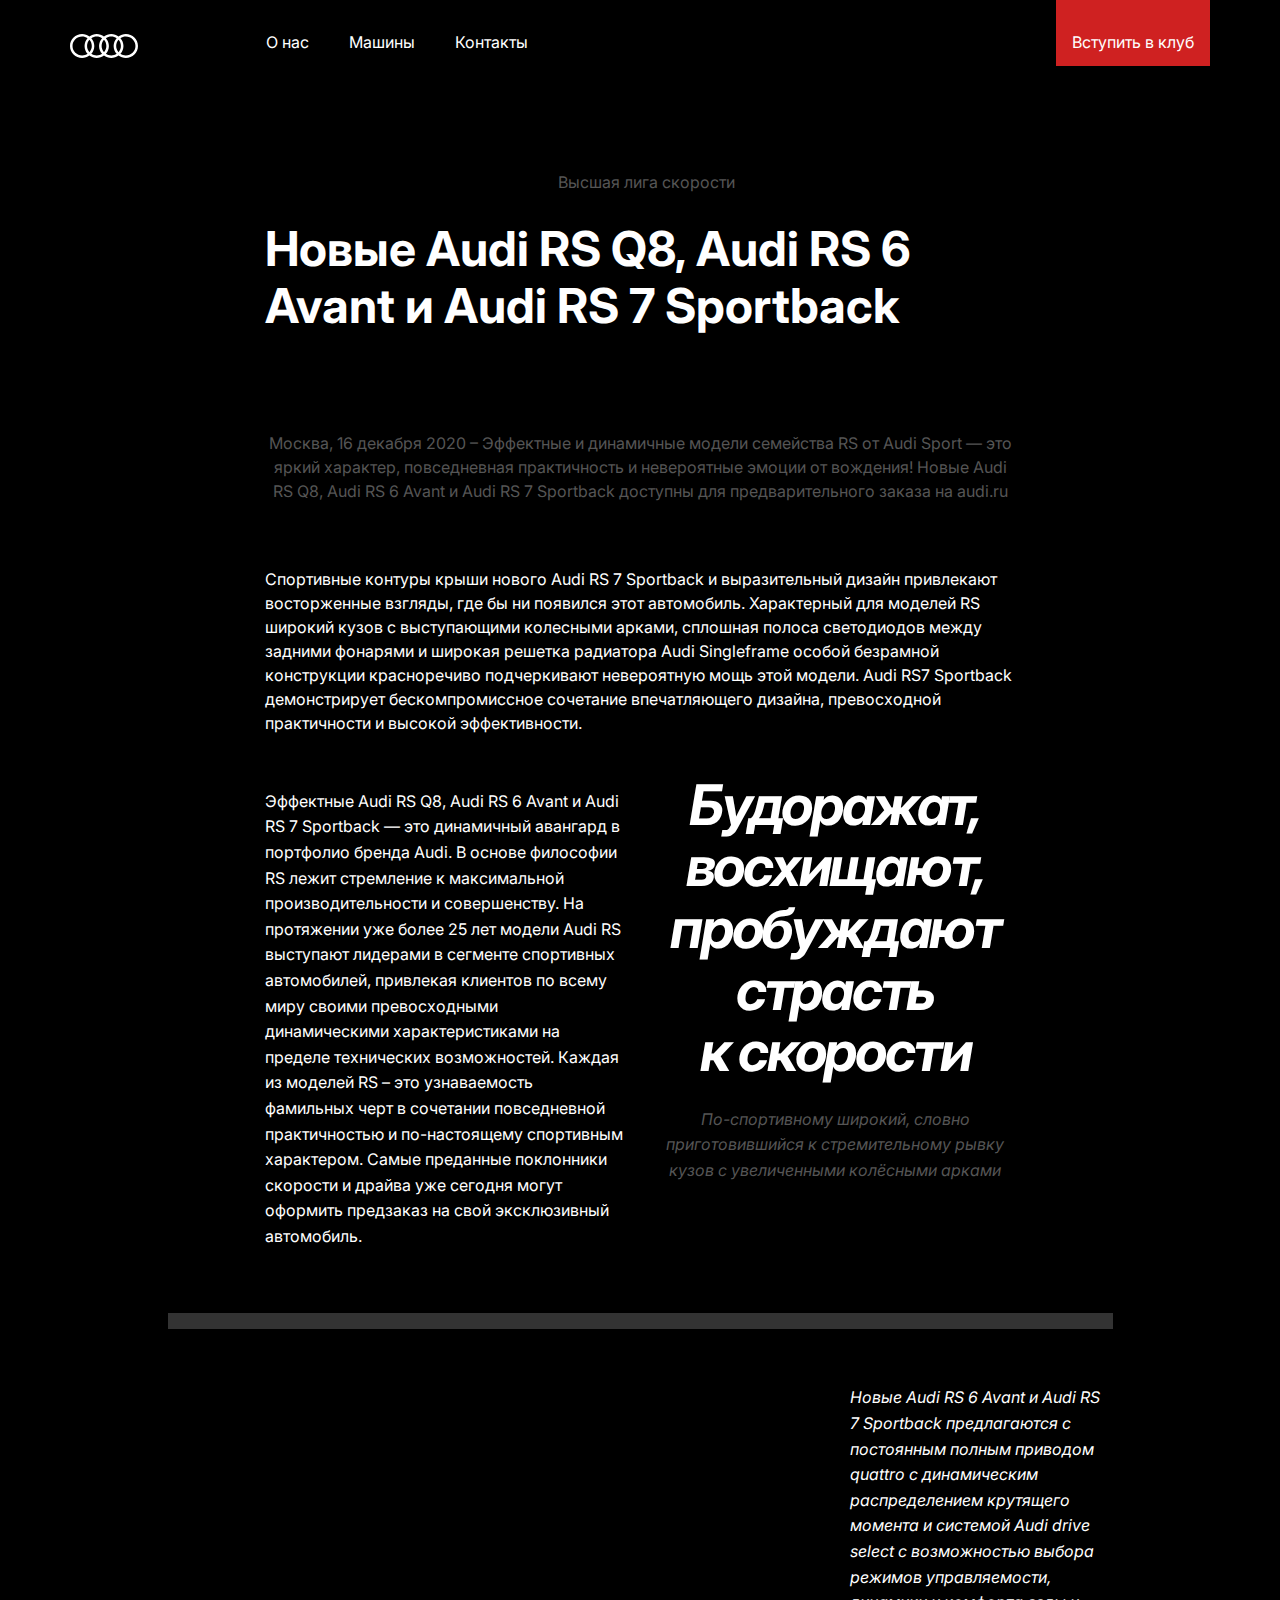
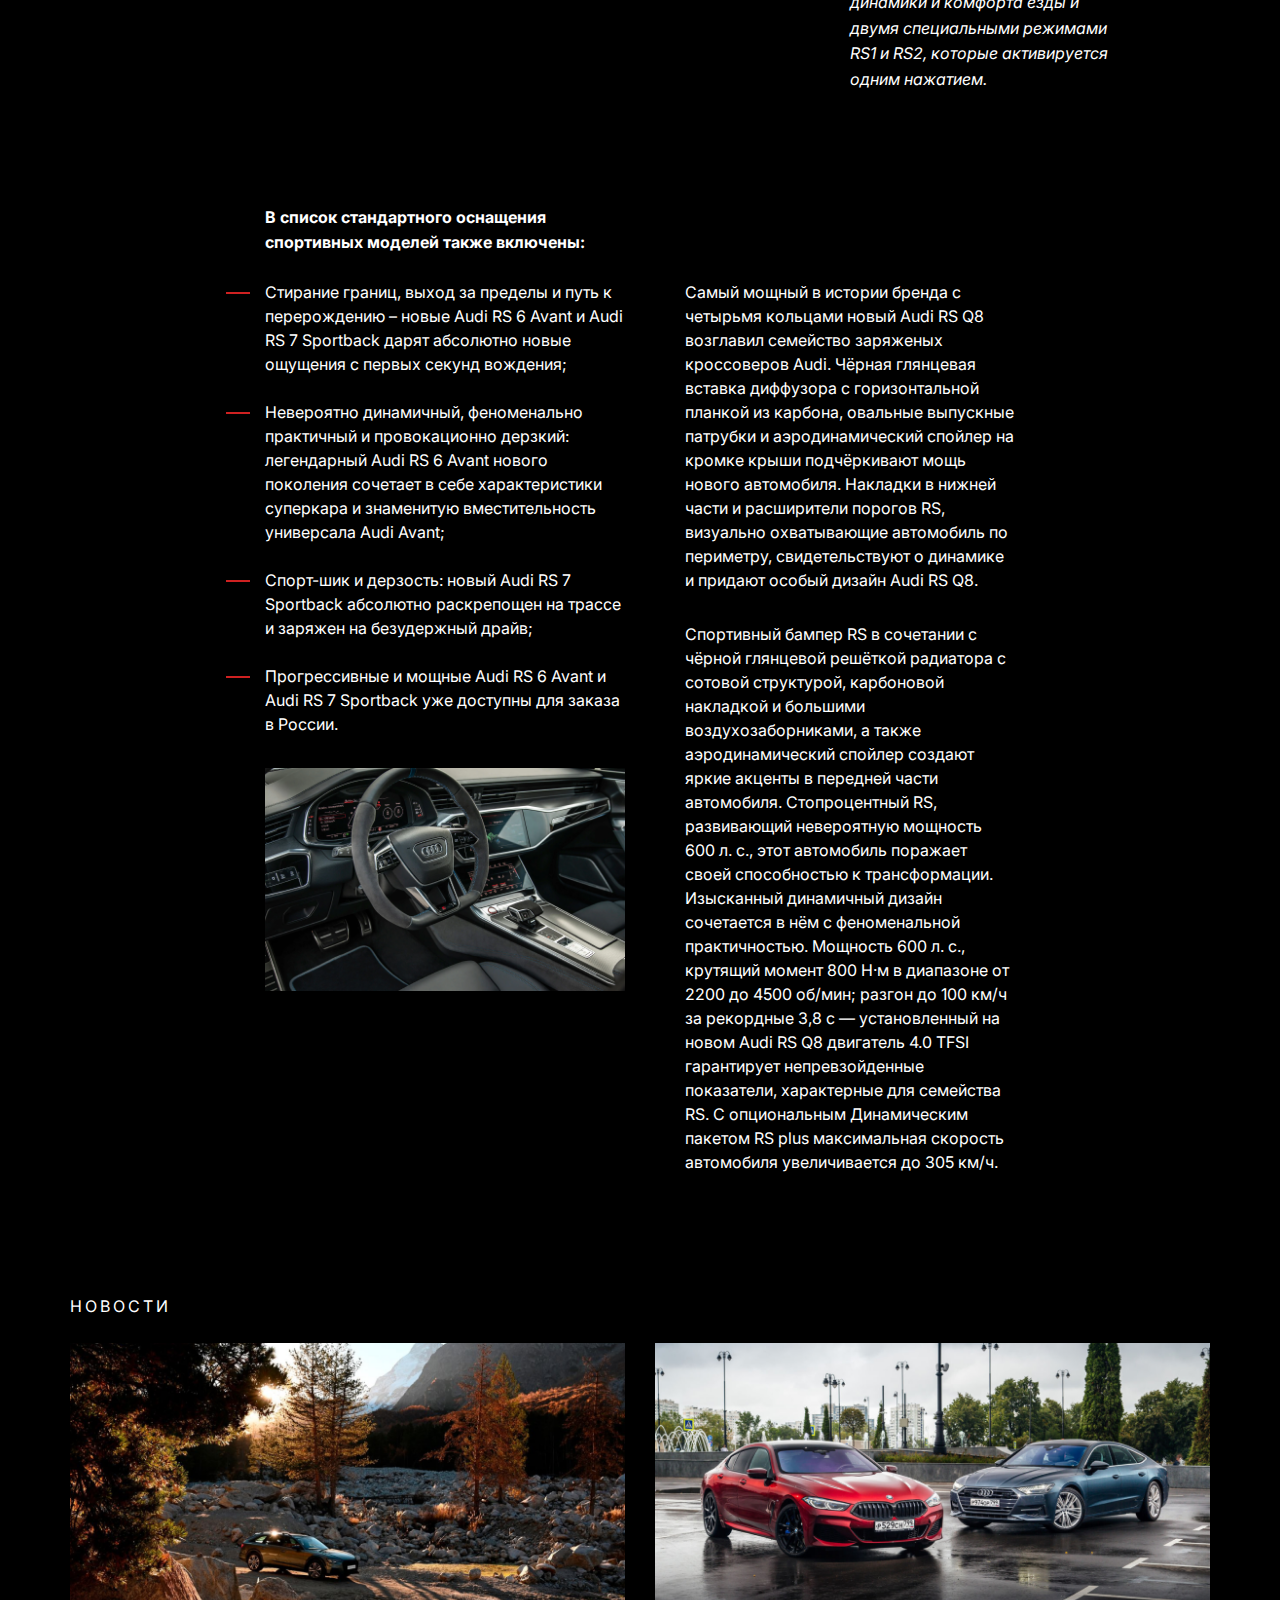
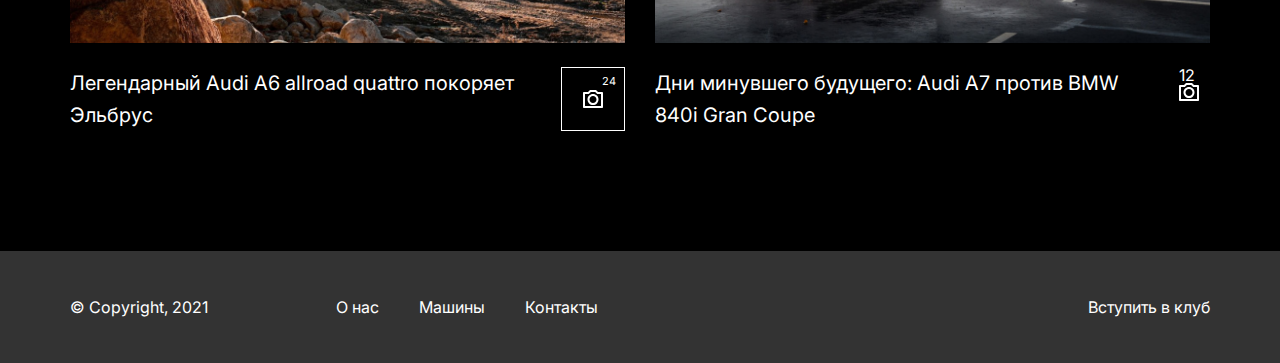
==== article.html @ b175df7d "first commit" ====
<!DOCTYPE html>
<html lang="en">
<head>
  <meta charset="UTF-8">
  <meta name="viewport" content="width=device-width, initial-scale=1.0">
  <title>Article</title>
  <link rel="preconnect" href="https://fonts.gstatic.com">
  <link href="https://fonts.googleapis.com/css2?family=Inter:wght@100;200;300;400;500;600;700;800;900&display=swap" rel="stylesheet">
  <link rel="stylesheet" href="css/bootstrap.css">
  <link rel="stylesheet" href="css/main.css">
</head>
<body>

  <header class="header">
    <div class="container">
       <div class="header-container">
          <div class="header-left">
            <div class="logo-container">
              <div class="logo">
                <img src="img/logo.svg" alt="">
              </div>
            </div>
            <nav class="nav">
              <div class="nav-link">
                <a href="">О нас</a>
              </div>
              <div class="nav-link">
                <a href="">Машины</a>
              </div>
              <div class="nav-link">
                <a href="">Контакты</a>
              </div>
            </nav>
          </div>
          <div class="header-right">
            <a href="" class="join"><span class="join-text">Вступить в клуб</span></a>
          </div>
       </div>
    </div>
  </header> 
  <div class="container">
    <section class="hero-section">
      <div class="row">
        <div class="col-md-2 col-md-offset-5">
          <p class="hero-small-text">Высшая лига скорости</p>
        </div>
      </div>
      <div class="row">
        <div class="col-md-8 col-md-offset-2">
          <h1 class="hero-title">Новые Audi RS Q8, Audi RS 6 Avant и Audi RS 7 Sportback</h1>
        </div>
      </div>
    </section>
  </div>
  <div class="container hero-img">
    <div class="row ">
      <div class="col-md-10 col-md-offset-1">
        <img src="img/Group10.png" alt="">
      </div>
    </div>
    <section class="news-section">
      <div class="row">
        <div class="col-md-8 col-md-offset-2">
          <p class="news-top-small">Москва, 16 декабря 2020 – Эффектные и динамичные модели семейства RS от Audi Sport — это яркий характер, повседневная практичность и невероятные эмоции от вождения! Новые Audi RS Q8, Audi RS 6 Avant и Audi RS 7 Sportback доступны для предварительного заказа на audi.ru</p>
        </div>
      </div>
      <div class="row">
        <div class="col-md-8 col-md-offset-2">
          <p class="news-top-center">Спортивные контуры крыши нового Audi RS 7 Sportback и выразительный дизайн привлекают восторженные взгляды, где бы ни появился этот автомобиль. Характерный для моделей RS широкий кузов с выступающими колесными арками, сплошная полоса светодиодов между задними фонарями и широкая решетка радиатора Audi Singleframe особой безрамной конструкции красноречиво подчеркивают невероятную мощь этой модели. Audi RS7 Sportback демонстрирует бескомпромиссное сочетание впечатляющего дизайна, превосходной практичности и высокой эффективности.</p>
        </div>
      </div>
      <div class="row">
        <div class="col-md-4 col-md-offset-2">
          <p>Эффектные Audi RS Q8, Audi RS 6 Avant и Audi RS 7 Sportback — это динамичный авангард в портфолио бренда Audi. В основе философии RS лежит стремление к максимальной производительности и совершенству. На протяжении уже более 25 лет модели Audi RS выступают лидерами в сегменте спортивных автомобилей, привлекая клиентов по всему миру своими превосходными динамическими характеристиками на пределе технических возможностей. Каждая из моделей RS – это узнаваемость фамильных черт в сочетании повседневной практичностью и по-настоящему спортивным характером. Самые преданные поклонники скорости и драйва уже сегодня могут оформить предзаказ на свой эксклюзивный автомобиль.</p>
        </div>
        <div class="col-md-4 news-top-right">
          <p class="news-top-right-main">Будоражат, восхищают, пробуждают страсть к&#160;скорости</p>

          <p class="news-top-right-secondary">По-спортивному широкий, словно приготовившийся к стремительному рывку кузов с увеличенными колёсными арками</p>
        </div>
      </div>
    </section>
    <div class="row">
      <div class="col-md-10 col-md-offset-1">
        <hr class="separator">
      </div>
    </div>
    <section class="news-section">
      <div class="row">
        <div class="col-md-7 col-md-offset-1">
          <img src="img/Group12.png" alt="">
        </div>
        <div class="col-md-3">
          <i>Новые Audi RS 6 Avant и Audi RS 7 Sportback предлагаются с постоянным полным приводом quattro с динамическим распределением крутящего момента и системой Audi drive select с возможностью выбора режимов управляемости, динамики и комфорта езды и двумя специальными режимами RS1 и RS2, которые активируется одним нажатием.</i>
        </div>
      </div>
    </section>
  </div>
  <div class="container">
    <div class="row news-bottom-main">
      <div class="col-md-4 col-md-offset-2">
        <p>В список стандартного оснащения спортивных моделей также включены:</p>
      </div>
    </div>
    <div class="row news-bottom-all">
      <div class="col-md-4 col-md-offset-2">
        <ul class="news-bottom-list">
          <li>Cтирание границ, выход за пределы и путь к перерождению – новые Audi RS 6 Avant и Audi RS 7 Sportbaсk дарят абсолютно новые ощущения с первых секунд вождения;</li>
          <li>Невероятно динамичный, феноменально практичный и провокационно дерзкий: легендарный Audi RS 6 Avant нового поколения сочетает в себе характеристики суперкара и знаменитую вместительность универсала Audi Avant;</li>
          <li>Спорт-шик и дерзость: новый Audi RS 7 Sportback абсолютно раскрепощен на трассе и заряжен на безудержный драйв;</li>
          <li>Прогрессивные и мощные Audi RS 6 Avant и Audi RS 7 Sportback уже доступны для заказа в России.</li>
        </ul>
        <img src="img/image7.png" alt="">
      </div>
      <div class="col-md-4">
        <p class="news-bottom-right-top">Самый мощный в истории бренда с четырьмя кольцами новый Audi RS Q8 возглавил семейство заряженых кроссоверов Audi. Чёрная глянцевая вставка диффузора с горизонтальной планкой из карбона, овальные выпускные патрубки и аэродинамический спойлер на кромке крыши подчёркивают мощь нового автомобиля. Накладки в нижней части и расширители порогов RS, визуально охватывающие автомобиль по периметру, свидетельствуют о динамике и придают особый дизайн Audi RS Q8.</p>
        <p class="news-bottom-right-bottom">Спортивный бампер RS в сочетании с чёрной глянцевой решёткой радиатора с сотовой структурой, карбоновой накладкой и большими воздухозаборниками, а также аэродинамический спойлер создают яркие акценты в передней части автомобиля. Стопроцентный RS, развивающий невероятную мощность 600 л. с., этот автомобиль поражает своей способностью к трансформации. Изысканный динамичный дизайн сочетается в нём с феноменальной практичностью. Мощность 600 л. с., крутящий момент 800 Н·м в диапазоне от 2200 до 4500 об/мин; разгон до 100 км/ч за рекордные 3,8 с — установленный на новом Audi RS Q8 двигатель 4.0 TFSI гарантирует непревзойденные показатели, характерные для семейства RS. С опциональным Динамическим пакетом RS plus максимальная скорость автомобиля увеличивается до 305 км/ч.</p>
      </div>
    </div>
    <section>
      <p class="small-title">Новости</p>
      <div class="row news-container">
        <div class="col-md-6">
          <a href="" class="news-card">
            <div class="news-img">
              <img src="img/news1.png"alt="">
            </div>
            <div class="news-info">
              <div class="news-info-left">
                <p class="news-content">Легендарный Audi A6 allroad quattro покоряет Эльбрус</p>
              </div>
              <div class="news-info-right">
                <div class="news-icon">
                  <span class="news-icon-qnt">24</span>
                  <svg class="news-icon-svg" width="20" height="18" viewBox="0 0 20 18" fill="none" xmlns="http://www.w3.org/2000/svg">
                    <path d="M7.828 2L5.828 4H2V16H18V4H14.172L12.172 2H7.828ZM7 0H13L15 2H19C19.2652 2 19.5196 2.10536 19.7071 2.29289C19.8946 2.48043 20 2.73478 20 3V17C20 17.2652 19.8946 17.5196 19.7071 17.7071C19.5196 17.8946 19.2652 18 19 18H1C0.734784 18 0.48043 17.8946 0.292893 17.7071C0.105357 17.5196 0 17.2652 0 17V3C0 2.73478 0.105357 2.48043 0.292893 2.29289C0.48043 2.10536 0.734784 2 1 2H5L7 0ZM10 15C8.54131 15 7.14236 14.4205 6.11091 13.3891C5.07946 12.3576 4.5 10.9587 4.5 9.5C4.5 8.04131 5.07946 6.64236 6.11091 5.61091C7.14236 4.57946 8.54131 4 10 4C11.4587 4 12.8576 4.57946 13.8891 5.61091C14.9205 6.64236 15.5 8.04131 15.5 9.5C15.5 10.9587 14.9205 12.3576 13.8891 13.3891C12.8576 14.4205 11.4587 15 10 15ZM10 13C10.9283 13 11.8185 12.6313 12.4749 11.9749C13.1313 11.3185 13.5 10.4283 13.5 9.5C13.5 8.57174 13.1313 7.6815 12.4749 7.02513C11.8185 6.36875 10.9283 6 10 6C9.07174 6 8.1815 6.36875 7.52513 7.02513C6.86875 7.6815 6.5 8.57174 6.5 9.5C6.5 10.4283 6.86875 11.3185 7.52513 11.9749C8.1815 12.6313 9.07174 13 10 13Z" fill="white"/>
                </div>
                </svg>
              </div>
            </div>
          </a>
        </div>
        <div class="col-md-6">
          <a href="" class="news-card">
            <div class="news-img">
              <img src="img/news2.png"alt="">
            </div>
            <div class="news-info">
              <div class="news-info-left">
                <p class="news-content">Дни минувшего будущего: Audi A7 против BMW 840i Gran Coupe</p>
              </div>
              <div class="news-info-right">
                <span class="photo-qnt">12</span>
                <svg class="photo" width="20" height="18" viewBox="0 0 20 18" fill="none" xmlns="http://www.w3.org/2000/svg">
                  <path class="photo" d="M7.828 2L5.828 4H2V16H18V4H14.172L12.172 2H7.828ZM7 0H13L15 2H19C19.2652 2 19.5196 2.10536 19.7071 2.29289C19.8946 2.48043 20 2.73478 20 3V17C20 17.2652 19.8946 17.5196 19.7071 17.7071C19.5196 17.8946 19.2652 18 19 18H1C0.734784 18 0.48043 17.8946 0.292893 17.7071C0.105357 17.5196 0 17.2652 0 17V3C0 2.73478 0.105357 2.48043 0.292893 2.29289C0.48043 2.10536 0.734784 2 1 2H5L7 0ZM10 15C8.54131 15 7.14236 14.4205 6.11091 13.3891C5.07946 12.3576 4.5 10.9587 4.5 9.5C4.5 8.04131 5.07946 6.64236 6.11091 5.61091C7.14236 4.57946 8.54131 4 10 4C11.4587 4 12.8576 4.57946 13.8891 5.61091C14.9205 6.64236 15.5 8.04131 15.5 9.5C15.5 10.9587 14.9205 12.3576 13.8891 13.3891C12.8576 14.4205 11.4587 15 10 15ZM10 13C10.9283 13 11.8185 12.6313 12.4749 11.9749C13.1313 11.3185 13.5 10.4283 13.5 9.5C13.5 8.57174 13.1313 7.6815 12.4749 7.02513C11.8185 6.36875 10.9283 6 10 6C9.07174 6 8.1815 6.36875 7.52513 7.02513C6.86875 7.6815 6.5 8.57174 6.5 9.5C6.5 10.4283 6.86875 11.3185 7.52513 11.9749C8.1815 12.6313 9.07174 13 10 13Z" fill="white"/>
                </svg>
              </div>
            </div>
          </a>
        </div>
      </div>
    </section>
  </div>


  <footer class="footer">
    <div class="container">
      <div class="footer-container">
        <div class="footer-left">
          <span class="copyright">© Copyright, 2021</span>
          <nav class="nav">
            <a href="" class="footer-link">О нас</a>
            <a href="" class="footer-link">Машины</a>
            <a href="" class="footer-link">Контакты</a>
          </nav>
        </div>
        <div class="footer-right">
          <a href="" class="footer-join-link">Вступить в клуб</a>
        </div>
      </div>
    </div>
  </footer>



  <script type="text/javascript"> </script>

</body>
</html>
---- css/main.css ----
* {
  box-sizing: border-box;
}

html {
  font-size: 62.5%;
}

body {
  font-family: 'Inter', sans-serif;
  box-sizing: border-box;
  background-color: #000;
  color: white;
  font-size: 1.6rem;
  line-height: 1;
  margin: 0;
}

a {
  color: #fff;
  text-decoration: none;
}

p, i {
  line-height: 1.6;
  margin: 0;
  padding: 0;
}

h1, h2, h3, h4 {
  line-height: 1.2;
  margin: 0;
}

img {
  max-width: 100%;
}

section {
  margin-bottom: 12rem;
}

.header {
  /*display: flex;*/
  margin-bottom: 10.4rem;
  position: fixed;
  position: sticky;
  top: 0;
  left: 0;
  width: 100%;
  background-color: #000;
  z-index: 500;
}

.header-container {
  display: flex;
  justify-content: space-between;
}

.header-left {
  display: flex;
  margin-top: 3.4rem;
}

/*.header-right {
  margin-left: auto;
}*/

.nav {
  display: flex;
  margin-left: 12.8rem;
}


.nav-link {
  color: #fff;
  text-decoration: none;
  display: block;
  position: relative;
}

.nav-link:not(:last-child) {
  margin-right: 40px;
}

.nav-link a {
/*  background-image: linear-gradient(#CF2121, #CF2121);
  background-position: 0% 100%;
  background-repeat: no-repeat;
  background-size: 0% 2px;
  transition: background-size .3s;*/

}

.nav-link:before {
  background-color: #CF2121;
  content: '';
  height: 2px;
  left: 0;
  position: absolute;
  bottom: 0;
  transition: all .2s ease; 
  width: 0;
}

.nav-link:hover:before {
  width: 100%;
}


.logo {
  text-align: left;
}


.join {
  background-color: #CF2121;
  display: block;
  color: #fff;
  padding: 1.6rem;
  padding-top: 3.4rem;
  position: relative;
}

.join-text {
  position: relative;
  z-index: 10;
}

.join:before {
  background-color: #b51c1c;
  content: '';
  height: 0;
  left: 0;
  position: absolute;
  top: 0;
  transition: all .3s ease;
  width: 100%;
}

.join:hover:before {
  height: 100%;
}

.hero-small-text {
  color: #555;
  font-size: 1.6rem;
  white-space: nowrap;
  margin-bottom: 2.4rem;
}

.news-top-small {
  color: #555;
  font-size: 1.6rem;
  text-align: center;
  margin-bottom: 6.4rem;
  line-height: 1.5;
}

.news-top-center {
  margin-bottom: 5.4rem;
  line-height: 1.5;
}

.news-top-right {
  margin-top: -1.4rem;
}

.news-top-right-main {
  font-style: italic;
  font-weight: 700;
  font-size: 5.6rem;
  letter-spacing: -.04em;
  line-height: 1.1;
  margin-bottom: 2.4rem;
  text-align: center;
}

.news-top-right-secondary {
  color: #555;
  font-style: italic;
  font-weight: 400;
  font-size: 1.6rem;
  text-align: center;
}

.news-section {
  margin-bottom: 6.4rem;
}

.separator {
  border: none;
  background-color: #333;
  height: 1.6rem;
  margin-bottom: 5.6rem;
  margin-top: 0;
}


.news-bottom-main {
  display: block;
  margin-bottom: 2.4rem;
  font-weight: 700;
  line-height: 1.5;
}

.news-bottom-list {
  margin-top: 0;
  margin-bottom: 3.2rem;
  padding: 0;
  list-style-type: none;
  line-height: 1.5;
}

.news-bottom-list li {
  margin-bottom: 2.4rem;
}

.news-bottom-list li:before{
  content: '';
  background-color: #CF2121;
  height: .2rem;
  width: 2.4rem;
  position: absolute;
  margin-top: 1.2rem;
  left: -2.4rem;
}

.news-bottom-right-top {
  margin-left: 3rem;
  margin-bottom: 3rem;
  line-height: 1.5;
  padding: 0;
}

.news-bottom-right-bottom {
  margin-left: 3rem;
  line-height: 1.5;
}

.news-bottom-all {
  margin-bottom: 12rem;
}

.hero-img {
  margin-bottom: 4.8rem;
}

.hero {
  margin-bottom: 64px;
}

.hero-title {
  margin: 0 0 4rem 0;
  font-size: 4.8rem;
  font-weight: bold;
}

.hero-title span {
  display: block;
  margin-left: 19rem;
  white-space: nowrap;
}

.hero-text{
  display: block;
  margin-bottom: 40px;
}

.hero-text-link {
  color: #555;
  text-decoration: none;
  transition:.3s ease;
}

.hero-text-link:hover {
  color: #CF2121;
}

.hero-section {
  margin-bottom: 4rem;
}

.index-video {
  position: relative;
}

.index-video:hover .play {
  height: 140px;
  width: 140px;
}


.play {
  background-color: rgba(255, 255, 255, .2);
  width: 120px;
  height: 120px;
  border-radius: 50%;
  position: absolute;
  z-index: 100;
  bottom: 0;
  top: 0;
  right: 0;
  left: 0;
  margin: auto;
  transition: all .3s ease;
  backdrop-filter: blur(10px);
}

.play svg {
  position: absolute;
  bottom: 0;
  top: 0;
  right: 0;
  left: 0;
  margin: auto;
}

.r8 {
  display: block;
}

.hero2-title {
  display: inline-block;
  font-size: 6rem;
  font-weight: 600;
  margin: 0;
  margin-bottom: .7em;
}

.small-title {
  letter-spacing: 3px;
  margin-bottom: 24px;
  text-transform: uppercase;
  width: 200px;
}

.hero2 .small-title {
  padding-top: 22px;
}

/*.small-title2 {
  display: block;
  margin-bottom: 0;
  white-space: nowrap;
}*/

.hero2-info {
  display: flex;
  margin-bottom: 120px;
}

.hero2-text {
  max-width: 370px;
}

.hero2-text:first-child {
  margin:0 31px 0 199px;
}

/*Cards*/

.card-container {
  margin-bottom: 32px;
}

.card {
  background-color: #222;
  border-radius: 8px;
  text-decoration: none;
  color: #fff;
  transition: all .4s ease;
  position: relative;
}

.card-img {
  display: block;
  text-align: center;
  position: relative;
  padding: 3.2rem 0 0 0;
  transition: all .6s ease;
}

.card-img:hover {
  transform: scale(1.1, 1.1);
}

.card-info {
  display: flex;
  justify-content: space-between; /*justify content только к флексовым элементам*/
  padding: 2.6rem 3.2rem 3.2rem 3.2rem;
}

.card-info-left {
  display: block;
  text-decoration: none;
  color: #fff;
}

.model-name {
  font-size: 24px;
  text-align: left;
  transition: all .4s ease;
}

.model-price {
  font-size: 16px;
  opacity: .5;
  text-align: left;
}


.card:hover .model-name {
  opacity: .5;
}

.card:before {
  background-color: #333;
  border-radius: 8px;
  content: '';
  height: 100%;
  left: 0;
  position: absolute;
  top: 0;
  transition: all .5s ease;
  width: 0;
}

.card:hover:before {
  border-radius: 8px;
  width: 100%;
}

.card-bookmark {
  position: relative;
}

.card-bookmark:hover svg path {
  fill: #CF2121;
}

.bookmark-fill {
  opacity: 0;
}

.card-bookmark:hover .bookmark-fill {
  fill: #CF2121;
  opacity: 1;
}

.slider {
  display: flex;
  justify-content: center;
}

.circle {
  background-color: #fff;
  width: 8px;
  height: 8px;
  border-radius: 50%;
  size: 30px;
  transition: all 0.3s ease;
}

.circle:not(:first-child) {
  margin-left: 16px;
}

.circle:first-child {
  background-color: #CF2121;
}

.circle:hover {
  background-color: #CF2121
}

/*Страница карточки*/

.car-header {
  font-size: 64px;
  font-weight: bold;
  text-align: center;
}

.car-img{
  text-align: center;
}

.car-info span {
  display: block;
  margin-bottom: 8px;
}

.car-info {
  display: inline-block;
  margin-right: 50px;
}

.car-info-container {
  margin-bottom: 24px;
}

.car-table {
  width: 100%;
  border-collapse: collapse;
  margin-bottom: 64px;
  /*border: 1px solid #333;*/
}

.car-table td {
  border: 1px solid #333;
  padding: 8px;
  text-align: center;
  width: 25%;
}

.car-table td:first-child {
  text-align: left;
}

.form-control {
  background-color: #222;
  border: 0;
  border: 1px solid #333;
  border-radius: 4px;
  color: #fff;
  display: block;
  margin-bottom: 20px;
  padding: 8px;
  width: 100%;
}

.car-form {
  margin-bottom: 40px;
}

.car-form input::placeholder {
  color: #fff;
}

.btn {
  background-color: #bb0a30;
  border: 0;
  border-radius: 4px;
  display: inline-block;
  color: #fff;
  padding: 8px;
}


/*NEWS*/

.news-info {
  display: flex;
  justify-content: space-between; /*justify content только к флексовым элементам*/
}

.news-card {
  display: block;
  color: #fff;
  text-decoration: none;
}

.news-content {
  font-size: 2rem;
}

.news-img {
  margin-bottom: 24px;
  overflow: hidden;
  max-height: 30rem;
}

.news-card:hover .news-img img {
  transform: scale(1.1);
}

.news-img img {
  transition: all .3s ease;
  width: 100%;
}

.news-info-right {
  margin-left: 3.6rem;
  /*border: 1px solid white;*/
}

.news-icon {
  align-items: center;
  border: 1px solid white;
  display: flex;
  justify-content: center;
  height: 6.4rem;
  position: relative;
  width: 6.4rem;
}

.news-icon-qnt {
  display: block;
  font-size: 1.1rem;
  position: absolute;
  right: .8rem;
  top: .8rem;
  /*margin: .8rem .8rem .1rem 4.4rem;*/
}

.news-icon-svg {}
.photo {
  /*margin: 0 2.2rem 2.3rem 2.2rem;*/
}


.news-card:hover .news-info-left {
  color: #CF2121;
}

/*FOOTER*/

.footer {
  background-color: #333;
  padding: 48px 0; /*первое число за верх и низ, второе - лево и право*/
}

.footer-container {
  display: flex;
  justify-content: space-between;
}

.footer-left {
  display: flex;
}

.footer-join-link {
  color: #fff;
  display: block;
  text-decoration: none;
}

.footer-link:hover {
  opacity: .5;
}

.footer-join-link:hover {
  opacity: .5;
}

.nav a:not(:last-child) {
  margin-right: 40px;
}

.box {
  width: 100px;
  height: 100px;
  margin-bottom: 20px;
  background-color: teal;
  /*position: relative;*/
}

.relative {
  background-color: #fff;
  width: 40px;
  height: 40px;
  position: relative;
  top: 20px;
  left: 20px;
}

.fixed {
  background-color: #fff;
  width: 100%;
  height: 40px;
  position: fixed;
  top: 0;
  left: 0;
}

.sub {
  background: purple;
  width: 200px;
  height: 200px;
  position: relative;
}

.absolute {
  background-color: #fff;
  width: 40px;
  height: 40px;
  position: absolute;
  top: 20px;
  right: 0px;
}

.left, .right {
  display: inline-block;
  width: 400px;
  height: 3000px;
  margin-right: 20px;
  background-color: teal;
}

.sticky {
  width: 100px;
  height: 100px;
  top: 20px;
  margin-bottom: 40px;
  background-color: white;
  position: sticky;
}

video {
  max-width: 100%;
}

@media (max-width: 1200px) {
  .logo-container {
    margin-left: 2.4rem;
  }
  .hero-title span {
    margin-left: 0;
  }
}

@media (max-width: 1000px) {
  .news-info-right {
    display: none;
  }
  .news-content {
    font-size: 1.6rem;
  }
  .hero2-title{
    font-size: 4rem;
  }
  .hero-title span {
    margin-left: 0;
  }
  .card {
    margin-bottom: 3.2rem;
  }
  img {
    margin-bottom: 2.4rem;
  }
  p {
    margin-bottom: 2.4rem;
  }
}

@media (max-width: 768px) {
  .nav {
    display: none;
  }
  .news-img {
    margin-bottom: .8rem;
  }
  .news-card {
    margin-bottom: 2.4rem;
  }
  .hero-title {
    font-size: 5rem;
  }
  .card {
    margin-bottom: 3.2rem;
  }
  .header-container {
    justify-content: space-between;
    width: 100%;
  }
  .news-section {
    margin-bottom: 1.6rem;
  }
  section {
    margin-bottom: 6rem;
  }
}

@media (max-width: 500px) {
  .hero-title {
    font-size: 3rem;
  }
  .hero-text {
    font-size: 1.4rem;
  }
  .hero2-title {
    font-size: 2rem;
  }
  p {
    font-size: 1.4rem;
  }
  section {
    margin-bottom: 4.8rem;
  }
  .header {
    margin-bottom: 4.8rem;
  }
  .header-container { 
    justify-content: space-between;
    width: 100%;
  }
  .news-top-right-main {
    font-size: 2.6rem;
  }
}
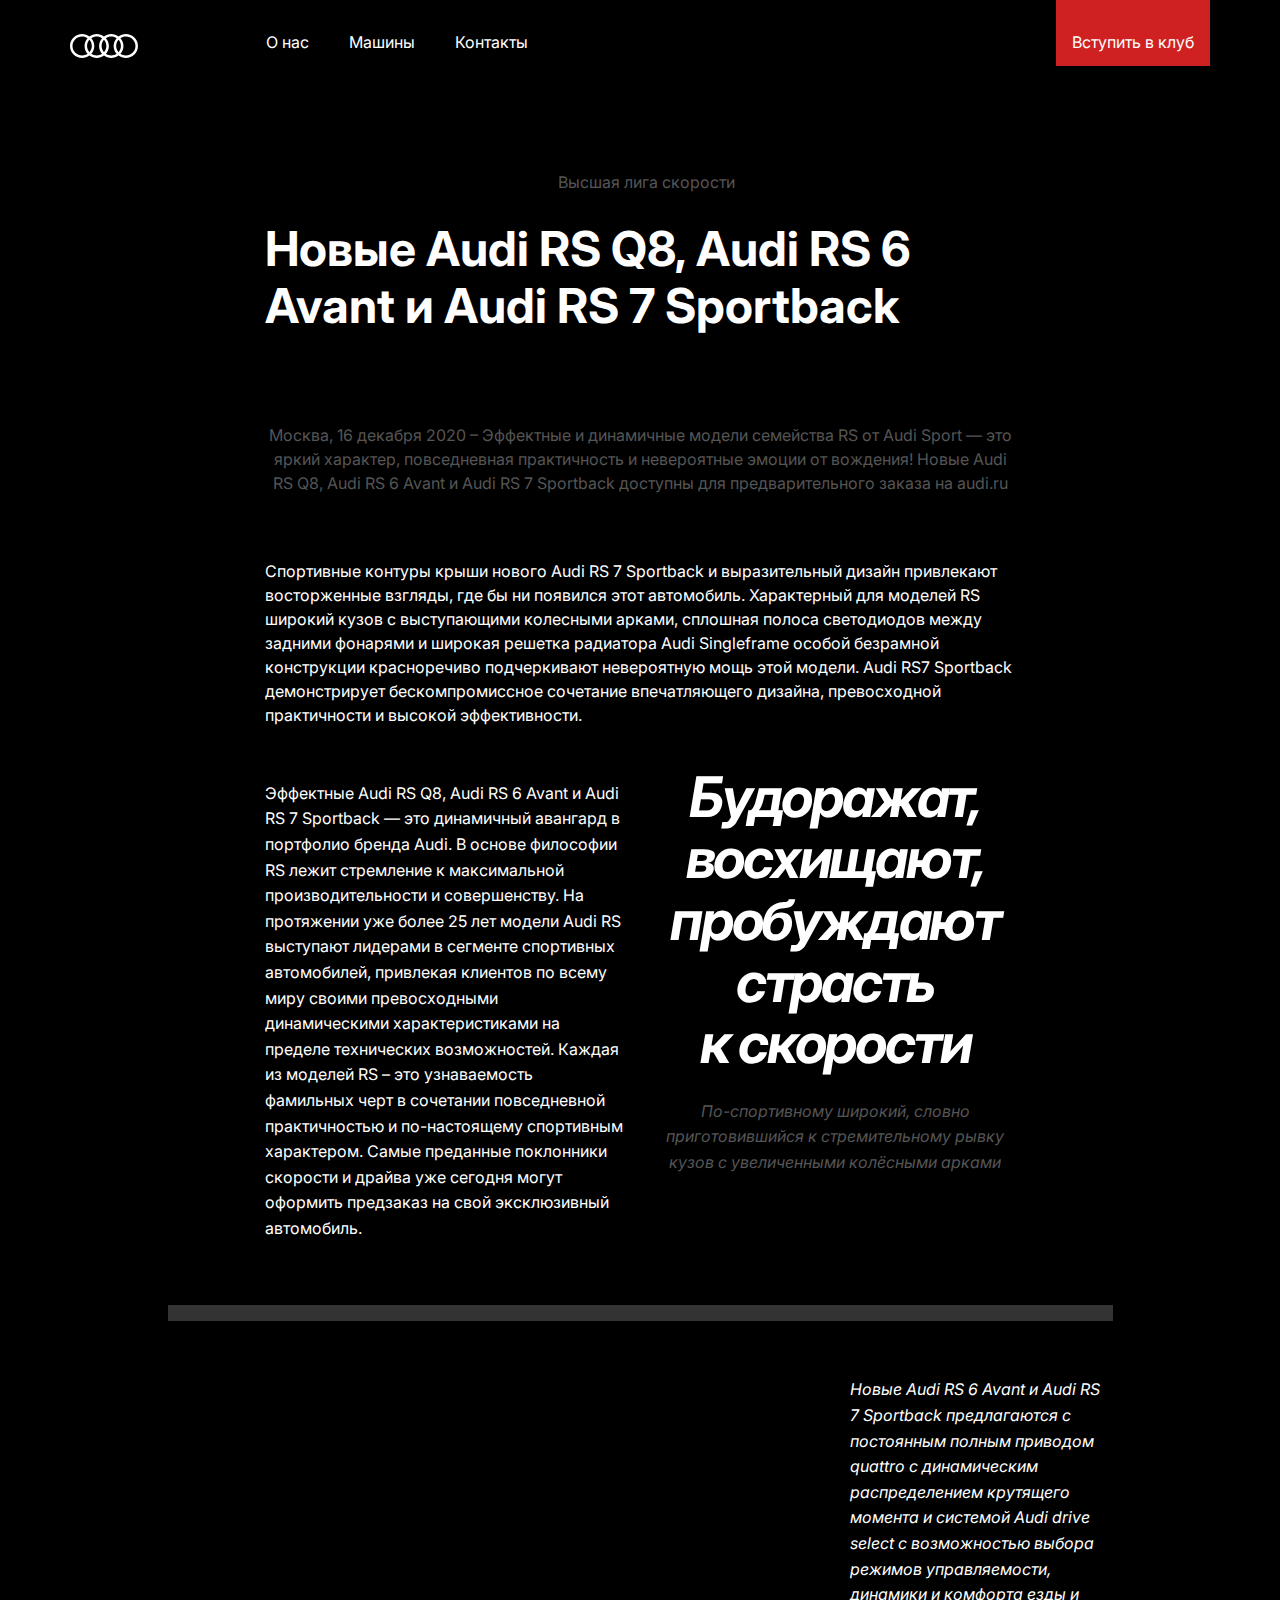
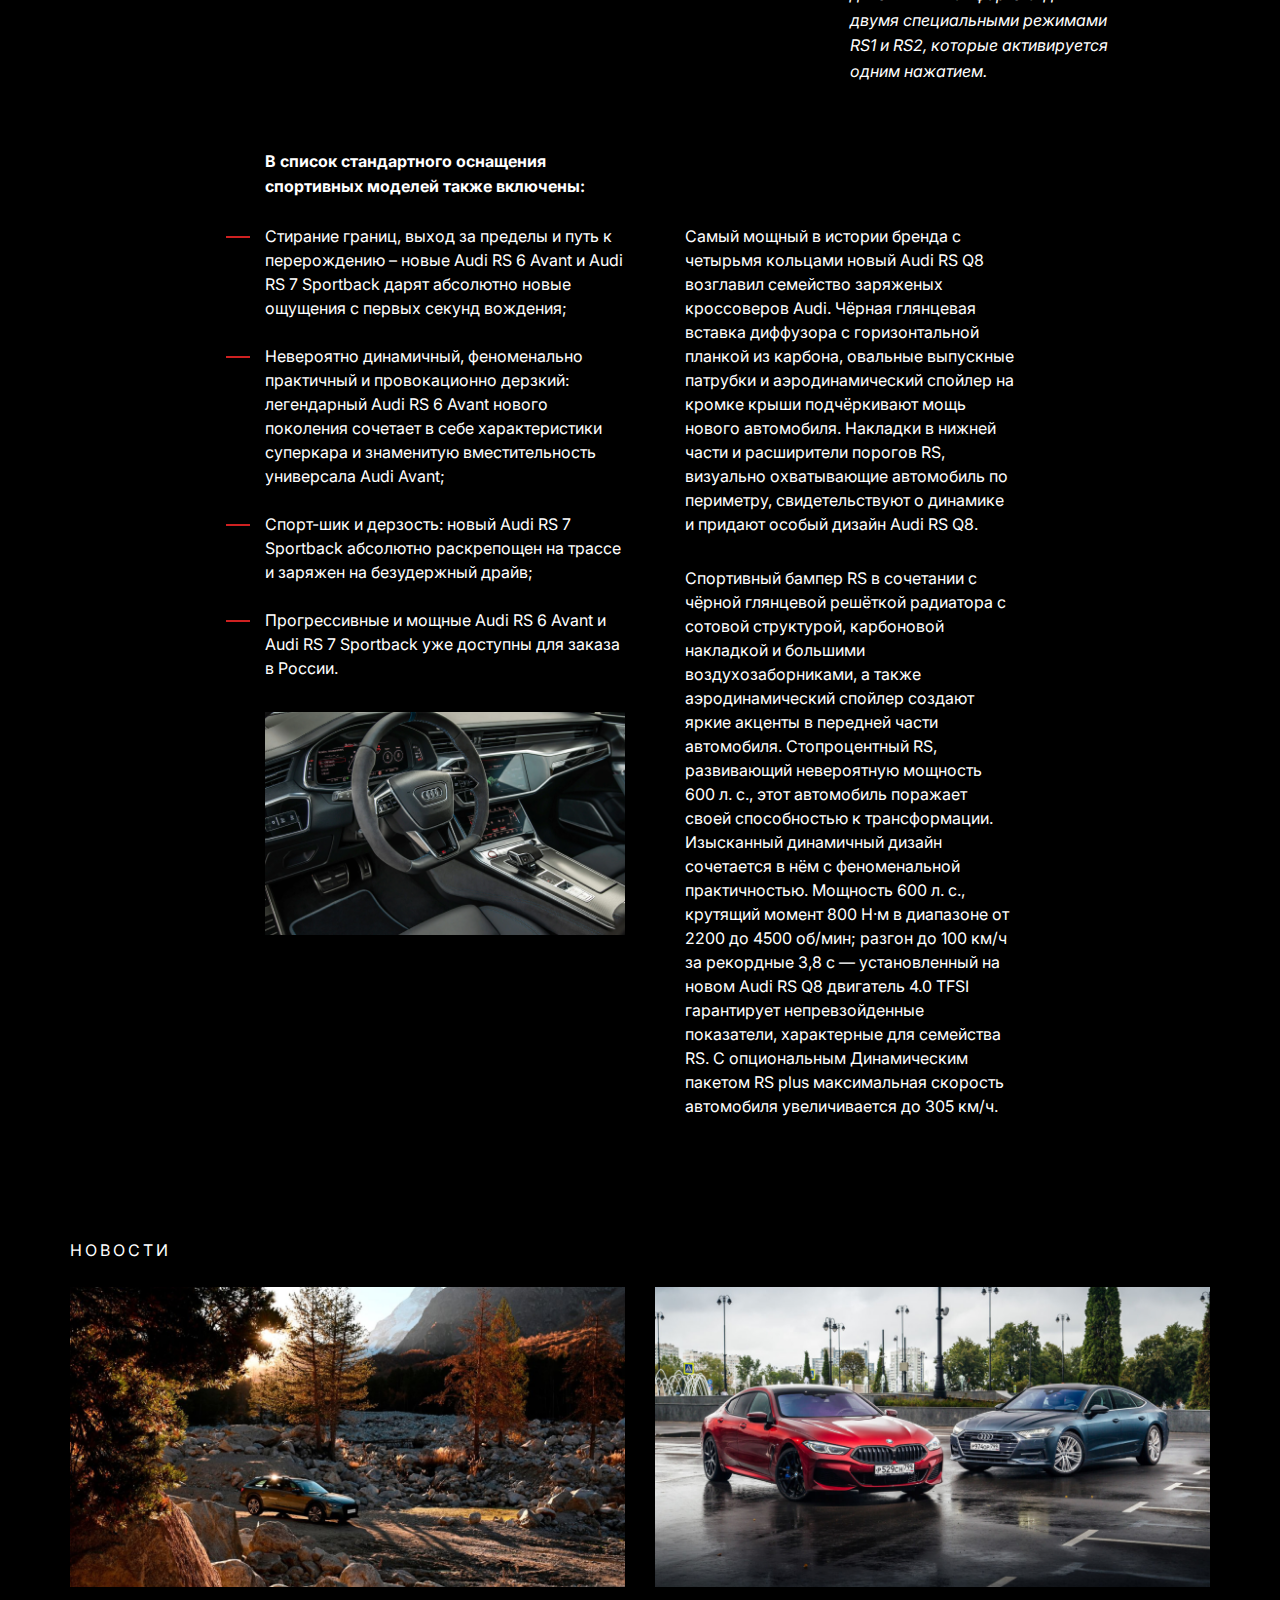
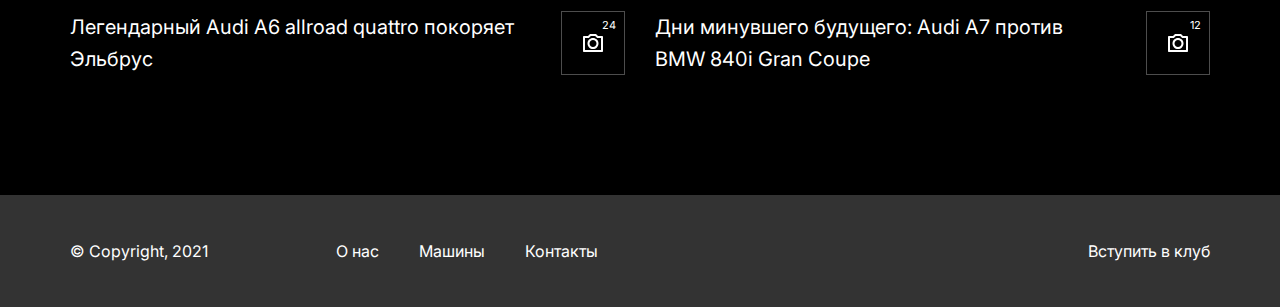
==== commit 4a218cb8: "contact page update, other pages small fix" ====
--- a/article.html
+++ b/article.html
@@ -15,11 +15,13 @@
     <div class="container">
        <div class="header-container">
           <div class="header-left">
-            <div class="logo-container">
-              <div class="logo">
-                <img src="img/logo.svg" alt="">
+            <a href="index.html">
+              <div class="logo-container">
+                <div class="logo">
+                  <img src="img/logo.svg" alt="">
+                </div>
               </div>
-            </div>
+            </a>
             <nav class="nav">
               <div class="nav-link">
                 <a href="">О нас</a>
@@ -28,7 +30,7 @@
                 <a href="">Машины</a>
               </div>
               <div class="nav-link">
-                <a href="">Контакты</a>
+                <a href="contacts.html">Контакты</a>
               </div>
             </nav>
           </div>
@@ -38,131 +40,133 @@
        </div>
     </div>
   </header> 
-  <div class="container">
-    <section class="hero-section">
-      <div class="row">
-        <div class="col-md-2 col-md-offset-5">
-          <p class="hero-small-text">Высшая лига скорости</p>
+  <main>
+    <div class="container">
+      <section class="hero-section">
+        <div class="row">
+          <div class="col-md-2 col-md-offset-5">
+            <p class="hero-small-text">Высшая лига скорости</p>
+          </div>
+        </div>
+        <div class="row">
+          <div class="col-md-8 col-md-offset-2">
+            <h1 class="hero-title-article">Новые Audi RS Q8, Audi RS 6 Avant и Audi RS 7 Sportback</h1>
+          </div>
+        </div>
+      </section>
+    </div>
+    <div class="container">
+      <div class="row ">
+        <div class="col-md-10 col-md-offset-1">
+          <img class="hero-img" src="img/Group10.png" alt="">
         </div>
       </div>
+      <section class="news-section">
+        <div class="row">
+          <div class="col-md-8 col-md-offset-2">
+            <p class="news-top-small">Москва, 16 декабря 2020 – Эффектные и динамичные модели семейства RS от Audi Sport — это яркий характер, повседневная практичность и невероятные эмоции от вождения! Новые Audi RS Q8, Audi RS 6 Avant и Audi RS 7 Sportback доступны для предварительного заказа на audi.ru</p>
+          </div>
+        </div>
+        <div class="row">
+          <div class="col-md-8 col-md-offset-2">
+            <p class="news-top-center">Спортивные контуры крыши нового Audi RS 7 Sportback и выразительный дизайн привлекают восторженные взгляды, где бы ни появился этот автомобиль. Характерный для моделей RS широкий кузов с выступающими колесными арками, сплошная полоса светодиодов между задними фонарями и широкая решетка радиатора Audi Singleframe особой безрамной конструкции красноречиво подчеркивают невероятную мощь этой модели. Audi RS7 Sportback демонстрирует бескомпромиссное сочетание впечатляющего дизайна, превосходной практичности и высокой эффективности.</p>
+          </div>
+        </div>
+        <div class="row">
+          <div class="col-md-4 col-md-offset-2">
+            <p>Эффектные Audi RS Q8, Audi RS 6 Avant и Audi RS 7 Sportback — это динамичный авангард в портфолио бренда Audi. В основе философии RS лежит стремление к максимальной производительности и совершенству. На протяжении уже более 25 лет модели Audi RS выступают лидерами в сегменте спортивных автомобилей, привлекая клиентов по всему миру своими превосходными динамическими характеристиками на пределе технических возможностей. Каждая из моделей RS – это узнаваемость фамильных черт в сочетании повседневной практичностью и по-настоящему спортивным характером. Самые преданные поклонники скорости и драйва уже сегодня могут оформить предзаказ на свой эксклюзивный автомобиль.</p>
+          </div>
+          <div class="col-md-4 news-top-right">
+            <p class="news-top-right-main">Будоражат, восхищают, пробуждают страсть к&#160;скорости</p>
+
+            <p class="news-top-right-secondary">По-спортивному широкий, словно приготовившийся к стремительному рывку кузов с увеличенными колёсными арками</p>
+          </div>
+        </div>
+      </section>
       <div class="row">
-        <div class="col-md-8 col-md-offset-2">
-          <h1 class="hero-title">Новые Audi RS Q8, Audi RS 6 Avant и Audi RS 7 Sportback</h1>
+        <div class="col-md-10 col-md-offset-1">
+          <hr class="separator">
         </div>
       </div>
-    </section>
-  </div>
-  <div class="container hero-img">
-    <div class="row ">
-      <div class="col-md-10 col-md-offset-1">
-        <img src="img/Group10.png" alt="">
-      </div>
+      <section class="news-section">
+        <div class="row">
+          <div class="col-md-7 col-md-offset-1">
+            <img src="img/Group12.png" alt="">
+          </div>
+          <div class="col-md-3">
+            <i>Новые Audi RS 6 Avant и Audi RS 7 Sportback предлагаются с постоянным полным приводом quattro с динамическим распределением крутящего момента и системой Audi drive select с возможностью выбора режимов управляемости, динамики и комфорта езды и двумя специальными режимами RS1 и RS2, которые активируется одним нажатием.</i>
+          </div>
+        </div>
+      </section>
     </div>
-    <section class="news-section">
-      <div class="row">
-        <div class="col-md-8 col-md-offset-2">
-          <p class="news-top-small">Москва, 16 декабря 2020 – Эффектные и динамичные модели семейства RS от Audi Sport — это яркий характер, повседневная практичность и невероятные эмоции от вождения! Новые Audi RS Q8, Audi RS 6 Avant и Audi RS 7 Sportback доступны для предварительного заказа на audi.ru</p>
+    <div class="container">
+      <div class="row news-bottom-main">
+        <div class="col-md-4 col-md-offset-2">
+          <p>В список стандартного оснащения спортивных моделей также включены:</p>
         </div>
       </div>
-      <div class="row">
-        <div class="col-md-8 col-md-offset-2">
-          <p class="news-top-center">Спортивные контуры крыши нового Audi RS 7 Sportback и выразительный дизайн привлекают восторженные взгляды, где бы ни появился этот автомобиль. Характерный для моделей RS широкий кузов с выступающими колесными арками, сплошная полоса светодиодов между задними фонарями и широкая решетка радиатора Audi Singleframe особой безрамной конструкции красноречиво подчеркивают невероятную мощь этой модели. Audi RS7 Sportback демонстрирует бескомпромиссное сочетание впечатляющего дизайна, превосходной практичности и высокой эффективности.</p>
+      <div class="row news-bottom-all">
+        <div class="col-md-4 col-md-offset-2">
+          <ul class="news-bottom-list">
+            <li>Cтирание границ, выход за пределы и путь к перерождению – новые Audi RS 6 Avant и Audi RS 7 Sportbaсk дарят абсолютно новые ощущения с первых секунд вождения;</li>
+            <li>Невероятно динамичный, феноменально практичный и провокационно дерзкий: легендарный Audi RS 6 Avant нового поколения сочетает в себе характеристики суперкара и знаменитую вместительность универсала Audi Avant;</li>
+            <li>Спорт-шик и дерзость: новый Audi RS 7 Sportback абсолютно раскрепощен на трассе и заряжен на безудержный драйв;</li>
+            <li>Прогрессивные и мощные Audi RS 6 Avant и Audi RS 7 Sportback уже доступны для заказа в России.</li>
+          </ul>
+          <img src="img/image7.png" alt="">
+        </div>
+        <div class="col-md-4">
+          <p class="news-bottom-right-top">Самый мощный в истории бренда с четырьмя кольцами новый Audi RS Q8 возглавил семейство заряженых кроссоверов Audi. Чёрная глянцевая вставка диффузора с горизонтальной планкой из карбона, овальные выпускные патрубки и аэродинамический спойлер на кромке крыши подчёркивают мощь нового автомобиля. Накладки в нижней части и расширители порогов RS, визуально охватывающие автомобиль по периметру, свидетельствуют о динамике и придают особый дизайн Audi RS Q8.</p>
+          <p class="news-bottom-right-bottom">Спортивный бампер RS в сочетании с чёрной глянцевой решёткой радиатора с сотовой структурой, карбоновой накладкой и большими воздухозаборниками, а также аэродинамический спойлер создают яркие акценты в передней части автомобиля. Стопроцентный RS, развивающий невероятную мощность 600 л. с., этот автомобиль поражает своей способностью к трансформации. Изысканный динамичный дизайн сочетается в нём с феноменальной практичностью. Мощность 600 л. с., крутящий момент 800 Н·м в диапазоне от 2200 до 4500 об/мин; разгон до 100 км/ч за рекордные 3,8 с — установленный на новом Audi RS Q8 двигатель 4.0 TFSI гарантирует непревзойденные показатели, характерные для семейства RS. С опциональным Динамическим пакетом RS plus максимальная скорость автомобиля увеличивается до 305 км/ч.</p>
         </div>
       </div>
-      <div class="row">
-        <div class="col-md-4 col-md-offset-2">
-          <p>Эффектные Audi RS Q8, Audi RS 6 Avant и Audi RS 7 Sportback — это динамичный авангард в портфолио бренда Audi. В основе философии RS лежит стремление к максимальной производительности и совершенству. На протяжении уже более 25 лет модели Audi RS выступают лидерами в сегменте спортивных автомобилей, привлекая клиентов по всему миру своими превосходными динамическими характеристиками на пределе технических возможностей. Каждая из моделей RS – это узнаваемость фамильных черт в сочетании повседневной практичностью и по-настоящему спортивным характером. Самые преданные поклонники скорости и драйва уже сегодня могут оформить предзаказ на свой эксклюзивный автомобиль.</p>
+      <section>
+        <p class="small-title">Новости</p>
+        <div class="row news-container">
+          <div class="col-md-6">
+            <a href="" class="news-card">
+              <div class="news-img">
+                <img src="img/news1.png"alt="">
+              </div>
+              <div class="news-info">
+                <div class="news-info-left">
+                  <p class="news-content">Легендарный Audi A6 allroad quattro покоряет Эльбрус</p>
+                </div>
+                <div class="news-info-right">
+                  <div class="news-icon">
+                    <span class="news-icon-qnt">24</span>
+                    <svg class="news-icon-svg" width="20" height="18" viewBox="0 0 20 18" fill="none" xmlns="http://www.w3.org/2000/svg">
+                      <path d="M7.828 2L5.828 4H2V16H18V4H14.172L12.172 2H7.828ZM7 0H13L15 2H19C19.2652 2 19.5196 2.10536 19.7071 2.29289C19.8946 2.48043 20 2.73478 20 3V17C20 17.2652 19.8946 17.5196 19.7071 17.7071C19.5196 17.8946 19.2652 18 19 18H1C0.734784 18 0.48043 17.8946 0.292893 17.7071C0.105357 17.5196 0 17.2652 0 17V3C0 2.73478 0.105357 2.48043 0.292893 2.29289C0.48043 2.10536 0.734784 2 1 2H5L7 0ZM10 15C8.54131 15 7.14236 14.4205 6.11091 13.3891C5.07946 12.3576 4.5 10.9587 4.5 9.5C4.5 8.04131 5.07946 6.64236 6.11091 5.61091C7.14236 4.57946 8.54131 4 10 4C11.4587 4 12.8576 4.57946 13.8891 5.61091C14.9205 6.64236 15.5 8.04131 15.5 9.5C15.5 10.9587 14.9205 12.3576 13.8891 13.3891C12.8576 14.4205 11.4587 15 10 15ZM10 13C10.9283 13 11.8185 12.6313 12.4749 11.9749C13.1313 11.3185 13.5 10.4283 13.5 9.5C13.5 8.57174 13.1313 7.6815 12.4749 7.02513C11.8185 6.36875 10.9283 6 10 6C9.07174 6 8.1815 6.36875 7.52513 7.02513C6.86875 7.6815 6.5 8.57174 6.5 9.5C6.5 10.4283 6.86875 11.3185 7.52513 11.9749C8.1815 12.6313 9.07174 13 10 13Z" fill="white"/>
+                  </div>
+                  </svg>
+                </div>
+              </div>
+            </a>
+          </div>
+          <div class="col-md-6">
+            <a href="" class="news-card">
+              <div class="news-img">
+                <img src="img/news2.png"alt="">
+              </div>
+              <div class="news-info">
+                <div class="news-info-left">
+                  <p class="news-content">Дни минувшего будущего: Audi A7 против BMW 840i Gran Coupe</p>
+                </div>
+                <div class="news-info-right">
+                  <div class="news-icon">
+                    <span class="news-icon-qnt">12</span>
+                    <svg class="news-icon-svg" width="20" height="18" viewBox="0 0 20 18" fill="none" xmlns="http://www.w3.org/2000/svg">
+                      <path d="M7.828 2L5.828 4H2V16H18V4H14.172L12.172 2H7.828ZM7 0H13L15 2H19C19.2652 2 19.5196 2.10536 19.7071 2.29289C19.8946 2.48043 20 2.73478 20 3V17C20 17.2652 19.8946 17.5196 19.7071 17.7071C19.5196 17.8946 19.2652 18 19 18H1C0.734784 18 0.48043 17.8946 0.292893 17.7071C0.105357 17.5196 0 17.2652 0 17V3C0 2.73478 0.105357 2.48043 0.292893 2.29289C0.48043 2.10536 0.734784 2 1 2H5L7 0ZM10 15C8.54131 15 7.14236 14.4205 6.11091 13.3891C5.07946 12.3576 4.5 10.9587 4.5 9.5C4.5 8.04131 5.07946 6.64236 6.11091 5.61091C7.14236 4.57946 8.54131 4 10 4C11.4587 4 12.8576 4.57946 13.8891 5.61091C14.9205 6.64236 15.5 8.04131 15.5 9.5C15.5 10.9587 14.9205 12.3576 13.8891 13.3891C12.8576 14.4205 11.4587 15 10 15ZM10 13C10.9283 13 11.8185 12.6313 12.4749 11.9749C13.1313 11.3185 13.5 10.4283 13.5 9.5C13.5 8.57174 13.1313 7.6815 12.4749 7.02513C11.8185 6.36875 10.9283 6 10 6C9.07174 6 8.1815 6.36875 7.52513 7.02513C6.86875 7.6815 6.5 8.57174 6.5 9.5C6.5 10.4283 6.86875 11.3185 7.52513 11.9749C8.1815 12.6313 9.07174 13 10 13Z" fill="white"/>
+                    </svg>
+                  </div>
+                </div>
+              </div>
+            </a>
+          </div>
         </div>
-        <div class="col-md-4 news-top-right">
-          <p class="news-top-right-main">Будоражат, восхищают, пробуждают страсть к&#160;скорости</p>
-
-          <p class="news-top-right-secondary">По-спортивному широкий, словно приготовившийся к стремительному рывку кузов с увеличенными колёсными арками</p>
-        </div>
-      </div>
-    </section>
-    <div class="row">
-      <div class="col-md-10 col-md-offset-1">
-        <hr class="separator">
-      </div>
+      </section>
     </div>
-    <section class="news-section">
-      <div class="row">
-        <div class="col-md-7 col-md-offset-1">
-          <img src="img/Group12.png" alt="">
-        </div>
-        <div class="col-md-3">
-          <i>Новые Audi RS 6 Avant и Audi RS 7 Sportback предлагаются с постоянным полным приводом quattro с динамическим распределением крутящего момента и системой Audi drive select с возможностью выбора режимов управляемости, динамики и комфорта езды и двумя специальными режимами RS1 и RS2, которые активируется одним нажатием.</i>
-        </div>
-      </div>
-    </section>
-  </div>
-  <div class="container">
-    <div class="row news-bottom-main">
-      <div class="col-md-4 col-md-offset-2">
-        <p>В список стандартного оснащения спортивных моделей также включены:</p>
-      </div>
-    </div>
-    <div class="row news-bottom-all">
-      <div class="col-md-4 col-md-offset-2">
-        <ul class="news-bottom-list">
-          <li>Cтирание границ, выход за пределы и путь к перерождению – новые Audi RS 6 Avant и Audi RS 7 Sportbaсk дарят абсолютно новые ощущения с первых секунд вождения;</li>
-          <li>Невероятно динамичный, феноменально практичный и провокационно дерзкий: легендарный Audi RS 6 Avant нового поколения сочетает в себе характеристики суперкара и знаменитую вместительность универсала Audi Avant;</li>
-          <li>Спорт-шик и дерзость: новый Audi RS 7 Sportback абсолютно раскрепощен на трассе и заряжен на безудержный драйв;</li>
-          <li>Прогрессивные и мощные Audi RS 6 Avant и Audi RS 7 Sportback уже доступны для заказа в России.</li>
-        </ul>
-        <img src="img/image7.png" alt="">
-      </div>
-      <div class="col-md-4">
-        <p class="news-bottom-right-top">Самый мощный в истории бренда с четырьмя кольцами новый Audi RS Q8 возглавил семейство заряженых кроссоверов Audi. Чёрная глянцевая вставка диффузора с горизонтальной планкой из карбона, овальные выпускные патрубки и аэродинамический спойлер на кромке крыши подчёркивают мощь нового автомобиля. Накладки в нижней части и расширители порогов RS, визуально охватывающие автомобиль по периметру, свидетельствуют о динамике и придают особый дизайн Audi RS Q8.</p>
-        <p class="news-bottom-right-bottom">Спортивный бампер RS в сочетании с чёрной глянцевой решёткой радиатора с сотовой структурой, карбоновой накладкой и большими воздухозаборниками, а также аэродинамический спойлер создают яркие акценты в передней части автомобиля. Стопроцентный RS, развивающий невероятную мощность 600 л. с., этот автомобиль поражает своей способностью к трансформации. Изысканный динамичный дизайн сочетается в нём с феноменальной практичностью. Мощность 600 л. с., крутящий момент 800 Н·м в диапазоне от 2200 до 4500 об/мин; разгон до 100 км/ч за рекордные 3,8 с — установленный на новом Audi RS Q8 двигатель 4.0 TFSI гарантирует непревзойденные показатели, характерные для семейства RS. С опциональным Динамическим пакетом RS plus максимальная скорость автомобиля увеличивается до 305 км/ч.</p>
-      </div>
-    </div>
-    <section>
-      <p class="small-title">Новости</p>
-      <div class="row news-container">
-        <div class="col-md-6">
-          <a href="" class="news-card">
-            <div class="news-img">
-              <img src="img/news1.png"alt="">
-            </div>
-            <div class="news-info">
-              <div class="news-info-left">
-                <p class="news-content">Легендарный Audi A6 allroad quattro покоряет Эльбрус</p>
-              </div>
-              <div class="news-info-right">
-                <div class="news-icon">
-                  <span class="news-icon-qnt">24</span>
-                  <svg class="news-icon-svg" width="20" height="18" viewBox="0 0 20 18" fill="none" xmlns="http://www.w3.org/2000/svg">
-                    <path d="M7.828 2L5.828 4H2V16H18V4H14.172L12.172 2H7.828ZM7 0H13L15 2H19C19.2652 2 19.5196 2.10536 19.7071 2.29289C19.8946 2.48043 20 2.73478 20 3V17C20 17.2652 19.8946 17.5196 19.7071 17.7071C19.5196 17.8946 19.2652 18 19 18H1C0.734784 18 0.48043 17.8946 0.292893 17.7071C0.105357 17.5196 0 17.2652 0 17V3C0 2.73478 0.105357 2.48043 0.292893 2.29289C0.48043 2.10536 0.734784 2 1 2H5L7 0ZM10 15C8.54131 15 7.14236 14.4205 6.11091 13.3891C5.07946 12.3576 4.5 10.9587 4.5 9.5C4.5 8.04131 5.07946 6.64236 6.11091 5.61091C7.14236 4.57946 8.54131 4 10 4C11.4587 4 12.8576 4.57946 13.8891 5.61091C14.9205 6.64236 15.5 8.04131 15.5 9.5C15.5 10.9587 14.9205 12.3576 13.8891 13.3891C12.8576 14.4205 11.4587 15 10 15ZM10 13C10.9283 13 11.8185 12.6313 12.4749 11.9749C13.1313 11.3185 13.5 10.4283 13.5 9.5C13.5 8.57174 13.1313 7.6815 12.4749 7.02513C11.8185 6.36875 10.9283 6 10 6C9.07174 6 8.1815 6.36875 7.52513 7.02513C6.86875 7.6815 6.5 8.57174 6.5 9.5C6.5 10.4283 6.86875 11.3185 7.52513 11.9749C8.1815 12.6313 9.07174 13 10 13Z" fill="white"/>
-                </div>
-                </svg>
-              </div>
-            </div>
-          </a>
-        </div>
-        <div class="col-md-6">
-          <a href="" class="news-card">
-            <div class="news-img">
-              <img src="img/news2.png"alt="">
-            </div>
-            <div class="news-info">
-              <div class="news-info-left">
-                <p class="news-content">Дни минувшего будущего: Audi A7 против BMW 840i Gran Coupe</p>
-              </div>
-              <div class="news-info-right">
-                <span class="photo-qnt">12</span>
-                <svg class="photo" width="20" height="18" viewBox="0 0 20 18" fill="none" xmlns="http://www.w3.org/2000/svg">
-                  <path class="photo" d="M7.828 2L5.828 4H2V16H18V4H14.172L12.172 2H7.828ZM7 0H13L15 2H19C19.2652 2 19.5196 2.10536 19.7071 2.29289C19.8946 2.48043 20 2.73478 20 3V17C20 17.2652 19.8946 17.5196 19.7071 17.7071C19.5196 17.8946 19.2652 18 19 18H1C0.734784 18 0.48043 17.8946 0.292893 17.7071C0.105357 17.5196 0 17.2652 0 17V3C0 2.73478 0.105357 2.48043 0.292893 2.29289C0.48043 2.10536 0.734784 2 1 2H5L7 0ZM10 15C8.54131 15 7.14236 14.4205 6.11091 13.3891C5.07946 12.3576 4.5 10.9587 4.5 9.5C4.5 8.04131 5.07946 6.64236 6.11091 5.61091C7.14236 4.57946 8.54131 4 10 4C11.4587 4 12.8576 4.57946 13.8891 5.61091C14.9205 6.64236 15.5 8.04131 15.5 9.5C15.5 10.9587 14.9205 12.3576 13.8891 13.3891C12.8576 14.4205 11.4587 15 10 15ZM10 13C10.9283 13 11.8185 12.6313 12.4749 11.9749C13.1313 11.3185 13.5 10.4283 13.5 9.5C13.5 8.57174 13.1313 7.6815 12.4749 7.02513C11.8185 6.36875 10.9283 6 10 6C9.07174 6 8.1815 6.36875 7.52513 7.02513C6.86875 7.6815 6.5 8.57174 6.5 9.5C6.5 10.4283 6.86875 11.3185 7.52513 11.9749C8.1815 12.6313 9.07174 13 10 13Z" fill="white"/>
-                </svg>
-              </div>
-            </div>
-          </a>
-        </div>
-      </div>
-    </section>
-  </div>
-
-
+  </main>
   <footer class="footer">
     <div class="container">
       <div class="footer-container">
--- a/css/main.css
+++ b/css/main.css
@@ -7,10 +7,10 @@
 }
 
 body {
+  background-color: #000;
+  box-sizing: border-box;
+  color: white;
   font-family: 'Inter', sans-serif;
-  box-sizing: border-box;
-  background-color: #000;
-  color: white;
   font-size: 1.6rem;
   line-height: 1;
   margin: 0;
@@ -41,14 +41,13 @@
 }
 
 .header {
-  /*display: flex;*/
+  background-color: #000;
+  left: 0;
   margin-bottom: 10.4rem;
   position: fixed;
   position: sticky;
   top: 0;
-  left: 0;
   width: 100%;
-  background-color: #000;
   z-index: 500;
 }
 
@@ -62,21 +61,16 @@
   margin-top: 3.4rem;
 }
 
-/*.header-right {
-  margin-left: auto;
-}*/
-
 .nav {
   display: flex;
   margin-left: 12.8rem;
 }
 
-
 .nav-link {
   color: #fff;
+  display: block;
+  position: relative;
   text-decoration: none;
-  display: block;
-  position: relative;
 }
 
 .nav-link:not(:last-child) {
@@ -84,21 +78,16 @@
 }
 
 .nav-link a {
-/*  background-image: linear-gradient(#CF2121, #CF2121);
-  background-position: 0% 100%;
-  background-repeat: no-repeat;
-  background-size: 0% 2px;
-  transition: background-size .3s;*/
-
+  padding: 3rem 0;
 }
 
 .nav-link:before {
   background-color: #CF2121;
+  bottom: 0;
   content: '';
   height: 2px;
   left: 0;
   position: absolute;
-  bottom: 0;
   transition: all .2s ease; 
   width: 0;
 }
@@ -145,21 +134,21 @@
 .hero-small-text {
   color: #555;
   font-size: 1.6rem;
+  margin-bottom: 2.4rem;
   white-space: nowrap;
-  margin-bottom: 2.4rem;
 }
 
 .news-top-small {
   color: #555;
   font-size: 1.6rem;
+  line-height: 1.5;
+  margin-bottom: 6.4rem;
   text-align: center;
-  margin-bottom: 6.4rem;
+}
+
+.news-top-center {
   line-height: 1.5;
-}
-
-.news-top-center {
   margin-bottom: 5.4rem;
-  line-height: 1.5;
 }
 
 .news-top-right {
@@ -167,9 +156,9 @@
 }
 
 .news-top-right-main {
+  font-size: 5.6rem;
   font-style: italic;
   font-weight: 700;
-  font-size: 5.6rem;
   letter-spacing: -.04em;
   line-height: 1.1;
   margin-bottom: 2.4rem;
@@ -178,9 +167,9 @@
 
 .news-top-right-secondary {
   color: #555;
+  font-size: 1.6rem;
   font-style: italic;
   font-weight: 400;
-  font-size: 1.6rem;
   text-align: center;
 }
 
@@ -189,8 +178,8 @@
 }
 
 .separator {
+  background-color: #333;
   border: none;
-  background-color: #333;
   height: 1.6rem;
   margin-bottom: 5.6rem;
   margin-top: 0;
@@ -199,17 +188,17 @@
 
 .news-bottom-main {
   display: block;
-  margin-bottom: 2.4rem;
   font-weight: 700;
   line-height: 1.5;
+  margin-bottom: 2.4rem;
 }
 
 .news-bottom-list {
+  line-height: 1.5;
+  list-style-type: none;
+  margin-bottom: 3.2rem;
   margin-top: 0;
-  margin-bottom: 3.2rem;
   padding: 0;
-  list-style-type: none;
-  line-height: 1.5;
 }
 
 .news-bottom-list li {
@@ -220,10 +209,10 @@
   content: '';
   background-color: #CF2121;
   height: .2rem;
+  left: -2.4rem;
+  margin-top: 1.2rem;
+  position: absolute;
   width: 2.4rem;
-  position: absolute;
-  margin-top: 1.2rem;
-  left: -2.4rem;
 }
 
 .news-bottom-right-top {
@@ -251,8 +240,8 @@
 }
 
 .hero-title {
-  margin: 0 0 4rem 0;
-  font-size: 4.8rem;
+  margin: 0 0 1em 0;
+  font-size: 8rem;
   font-weight: bold;
 }
 
@@ -260,6 +249,10 @@
   display: block;
   margin-left: 19rem;
   white-space: nowrap;
+}
+
+.hero-title-article {
+  font-size: 4.8rem;
 }
 
 .hero-text{
@@ -270,7 +263,7 @@
 .hero-text-link {
   color: #555;
   text-decoration: none;
-  transition:.3s ease;
+  transition: .3s ease;
 }
 
 .hero-text-link:hover {
@@ -582,12 +575,11 @@
 
 .news-info-right {
   margin-left: 3.6rem;
-  /*border: 1px solid white;*/
 }
 
 .news-icon {
   align-items: center;
-  border: 1px solid white;
+  border: 1px solid rgba(255,255,255,.3);
   display: flex;
   justify-content: center;
   height: 6.4rem;
@@ -601,24 +593,71 @@
   position: absolute;
   right: .8rem;
   top: .8rem;
-  /*margin: .8rem .8rem .1rem 4.4rem;*/
-}
-
-.news-icon-svg {}
-.photo {
-  /*margin: 0 2.2rem 2.3rem 2.2rem;*/
-}
-
+}
+
+.news-info-left {
+  transition: all .3s ease;
+}
 
 .news-card:hover .news-info-left {
   color: #CF2121;
 }
 
+/*CONTACTS*/
+
+.map {
+  display: block;
+  width: 100%;
+  height: calc(100vh - 111px);
+}
+
+.header-contacts {
+  margin-bottom: 0;
+  position: fixed;
+  background: none;
+}
+
+.map {
+  position:absolute;
+}
+
+.map-text-big {
+  position: relative;
+  top: 20rem;
+  font-size: 4.8rem;
+  font-weight: 700;
+  display: inline-block;
+}
+
+.map-text-big span{
+  display: block;
+  }
+
+  .map-text-small {
+  position: relative;
+  top: 22rem;
+  display: inline-block;
+  }
+
+  .map-text-small p {
+    margin-bottom: 2.4rem;
+  }
+
 /*FOOTER*/
 
 .footer {
   background-color: #333;
-  padding: 48px 0; /*первое число за верх и низ, второе - лево и право*/
+  padding: 48px 0;
+
+}
+
+.map-footer {
+  background-color: #000;
+  padding: 40px 0;
+  position: fixed;
+  bottom: 0;
+  left: 0;
+  right: 0;
 }
 
 .footer-container {
@@ -634,6 +673,10 @@
   color: #fff;
   display: block;
   text-decoration: none;
+}
+
+.footer-link, .footer-join-link{
+  transition: all .3s ease;
 }
 
 .footer-link:hover {
@@ -730,6 +773,10 @@
   .hero2-title{
     font-size: 4rem;
   }
+
+  .hero-title {
+    font-size: 5rem;
+  }
   .hero-title span {
     margin-left: 0;
   }
@@ -799,4 +846,3 @@
     font-size: 2.6rem;
   }
 }
-
